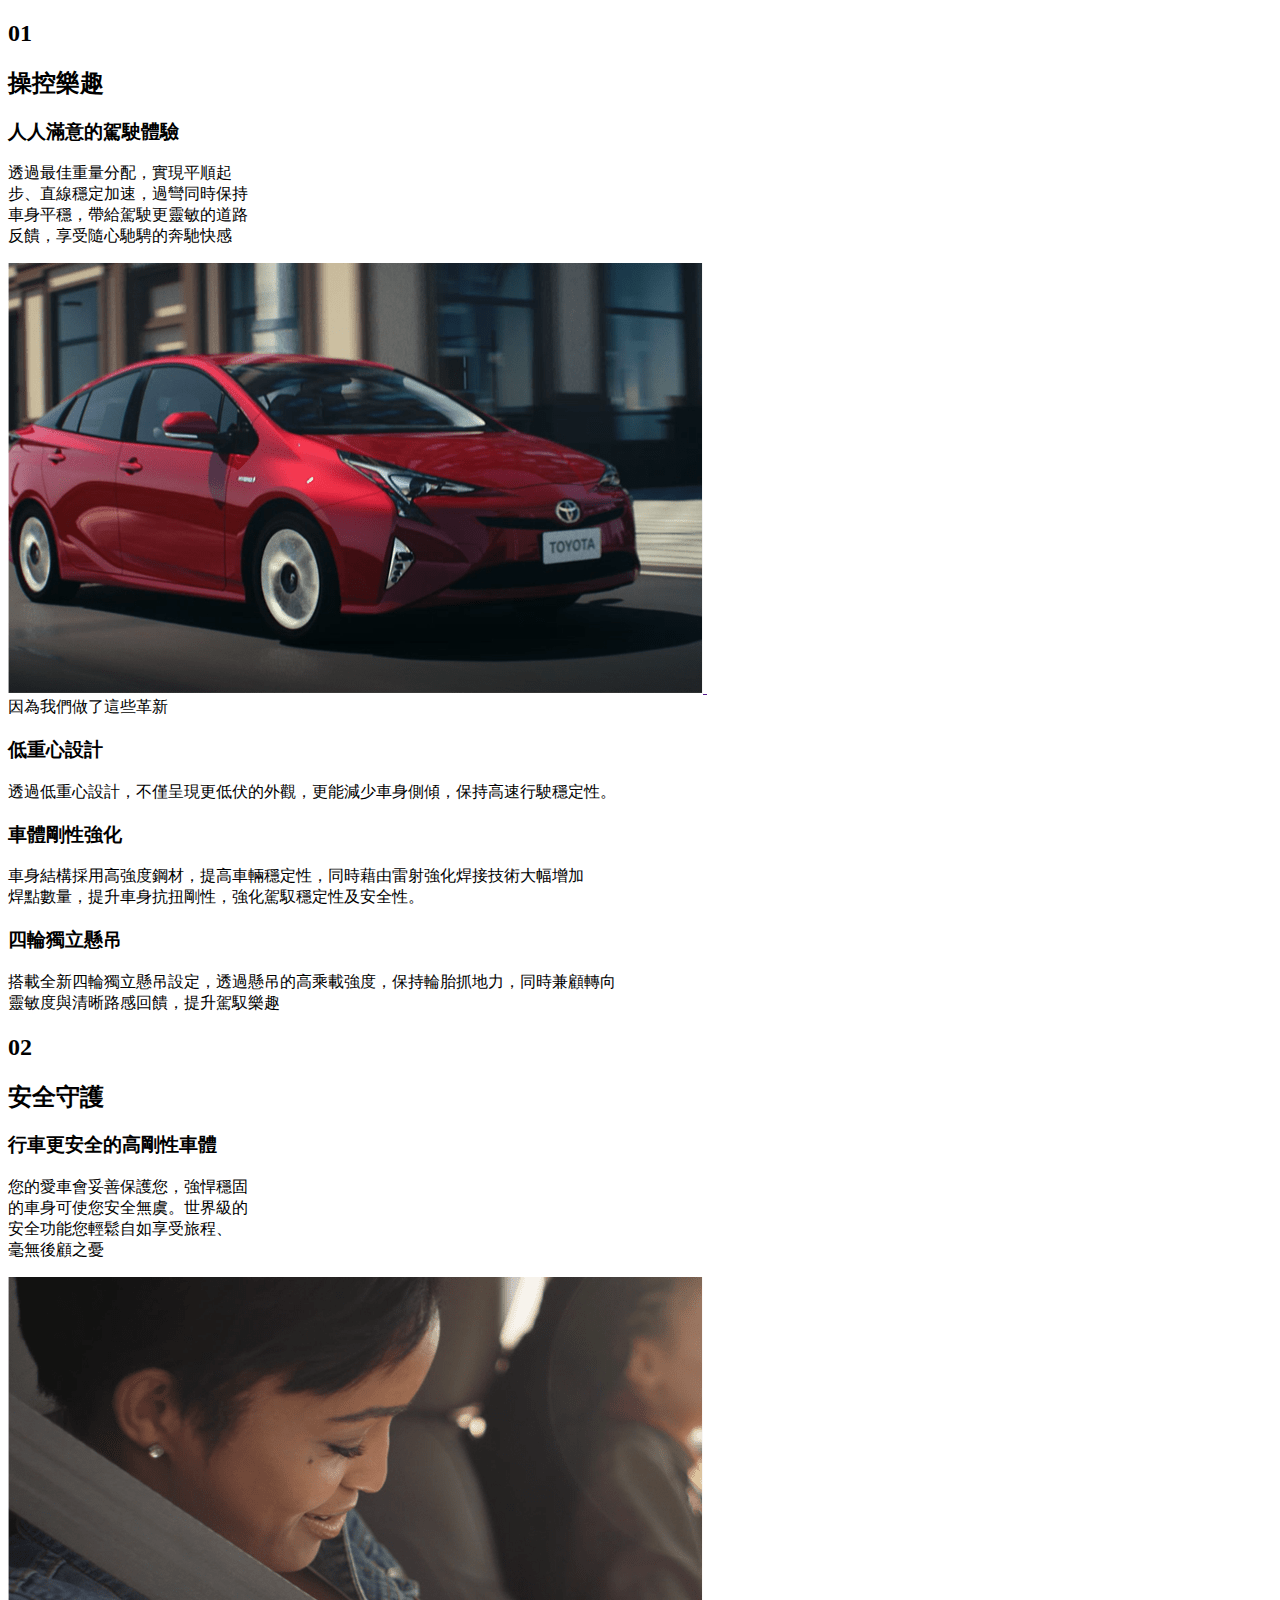
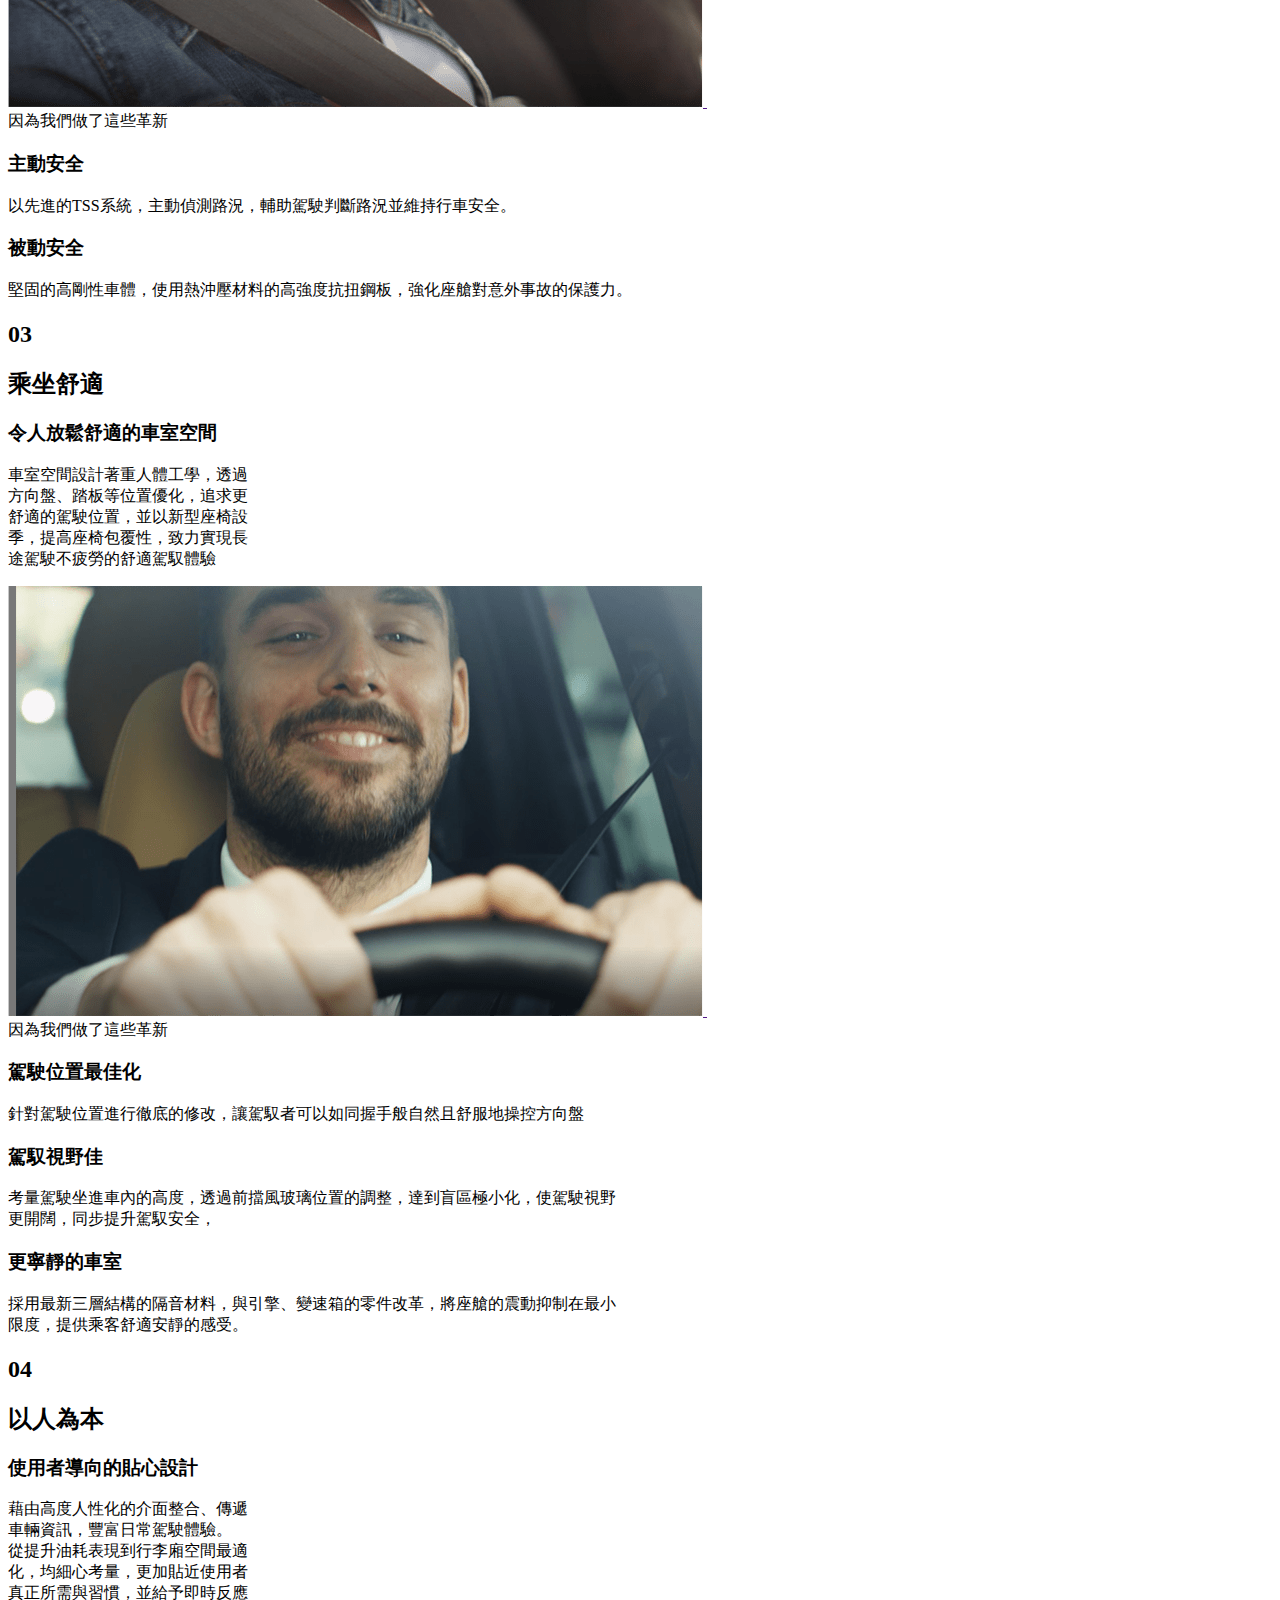
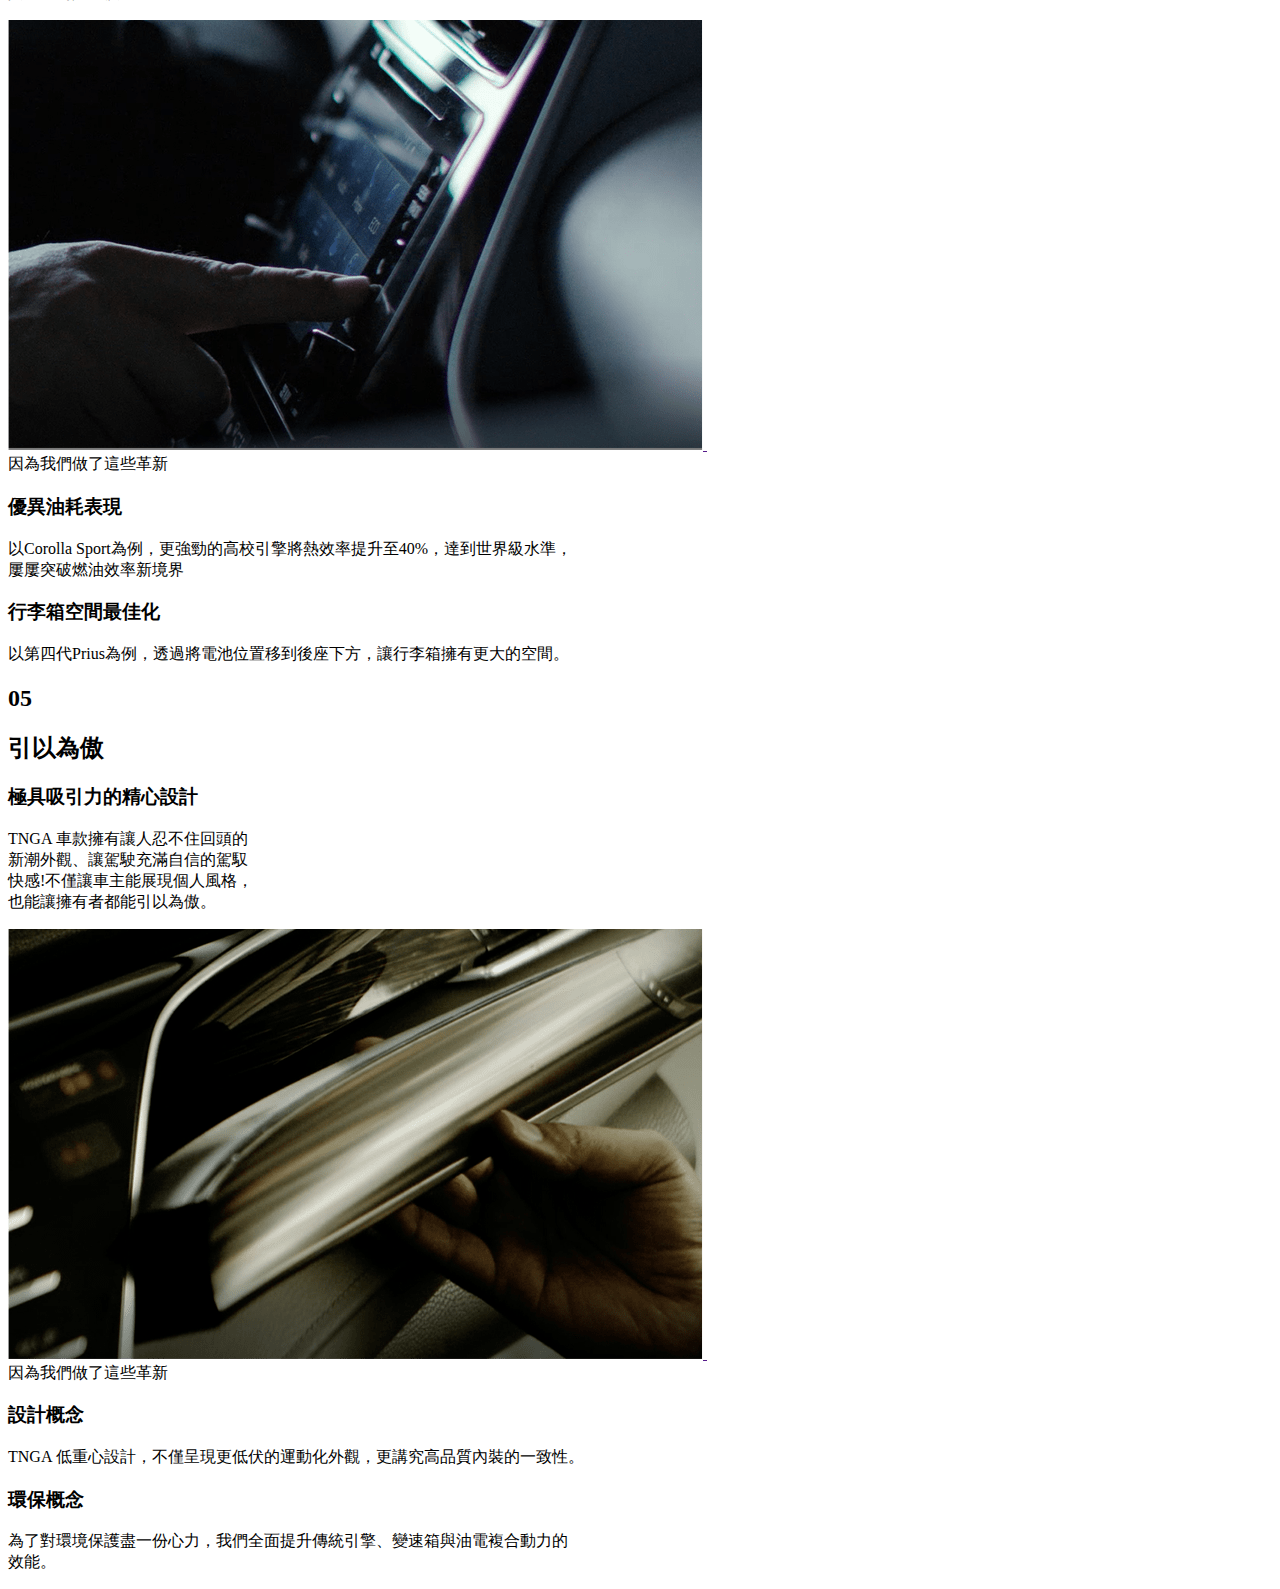
==== HW4_toyotaWebLayOut.html @ ad3a2079 "121345678" ====
<!DOCTYPE html>
<html lang="en">
<head>
    <meta charset="UTF-8">
    <meta name="viewport" content="width=device-width, initial-scale=1.0">
    <title>Document</title>
    <style>

    </style>
</head>

<body>
    <div class="cardlist">
        <div class="card">
            <div class="titlebox">
                <div class="tilte">
                    <h2>01</h2>
                    <h2>操控樂趣</h2>
                </div>
                <div class="text">
                    <h3>人人滿意的駕駛體驗</h3>
                    <p>透過最佳重量分配，實現平順起<br>步、直線穩定加速，過彎同時保持<br>車身平穩，帶給駕駛更靈敏的道路<br>反饋，享受隨心馳騁的奔馳快感</p>
                </div>
            </div>
            <div class="videobox">
                <a href="">
                    <img src="toyota_WebLayout/01.png" alt="">
                    <img src="https://fakeimg.pl/80x36/FF0000/FFF" alt="">
                </a>
            </div>
            <div class="contextbox">
                <div class="headshot">因為我們做了這些革新</div>
                <div class="item">
                    <h3>低重心設計</h3>
                    <p>透過低重心設計，不僅呈現更低伏的外觀，更能減少車身側傾，保持高速行駛穩定性。</p>
                </div>
                <div class="item">
                    <h3>車體剛性強化</h3>
                    <p>車身結構採用高強度鋼材，提高車輛穩定性，同時藉由雷射強化焊接技術大幅增加<br>焊點數量，提升車身抗扭剛性，強化駕馭穩定性及安全性。</p>
                </div>
                <div class="item">
                    <h3>四輪獨立懸吊</h3>
                    <p>搭載全新四輪獨立懸吊設定，透過懸吊的高乘載強度，保持輪胎抓地力，同時兼顧轉向<br>靈敏度與清晰路感回饋，提升駕馭樂趣</p>
                </div>
            </div>
        </div>
        <div class="card">
            <div class="titlebox">
                <div class="tilte">
                    <h2>02</h2>
                    <h2>安全守護</h2>
                </div>
                <div class="text">
                    <h3>行車更安全的高剛性車體</h3>
                    <p>您的愛車會妥善保護您，強悍穩固<br>的車身可使您安全無虞。世界級的<br>安全功能您輕鬆自如享受旅程、<br>毫無後顧之憂</p>
                </div>
            </div>
            <div class="videobox">
                <a href="">
                    <img src="toyota_WebLayout/02.png" alt="">
                    <img src="https://fakeimg.pl/80x36/FF0000/FFF" alt="">
                </a>
            </div>
            <div class="contextbox">
                <div class="headshot">因為我們做了這些革新</div>
                <div class="item">
                    <h3>主動安全</h3>
                    <p>以先進的TSS系統，主動偵測路況，輔助駕駛判斷路況並維持行車安全。</p>
                </div>
                <div class="item">
                    <h3>被動安全</h3>
                    <p>堅固的高剛性車體，使用熱沖壓材料的高強度抗扭鋼板，強化座艙對意外事故的保護力。</p>
                </div>
            </div>
        </div>
        <div class="card">
            <div class="titlebox">
                <div class="tilte">
                    <h2>03</h2>
                    <h2>乘坐舒適</h2>
                </div>
                <div class="text">
                    <h3>令人放鬆舒適的車室空間</h3>
                    <p>車室空間設計著重人體工學，透過<br>方向盤、踏板等位置優化，追求更<br>舒適的駕駛位置，並以新型座椅設<br>季，提高座椅包覆性，致力實現長<br>途駕駛不疲勞的舒適駕馭體驗</p>
                </div>
            </div>
            <div class="videobox">
                <a href="">
                    <img src="toyota_WebLayout/03.png" alt="">
                    <img src="https://fakeimg.pl/80x36/FF0000/FFF" alt="">
                </a>
            </div>
            <div class="contextbox">
                <div class="headshot">因為我們做了這些革新</div>
                <div class="item">
                    <h3>駕駛位置最佳化</h3>
                    <p>針對駕駛位置進行徹底的修改，讓駕馭者可以如同握手般自然且舒服地操控方向盤</p>
                </div>
                <div class="item">
                    <h3>駕馭視野佳</h3>
                    <p>考量駕駛坐進車內的高度，透過前擋風玻璃位置的調整，達到盲區極小化，使駕駛視野<br>更開闊，同步提升駕馭安全，</p>
                </div>
                <div class="item">
                    <h3>更寧靜的車室</h3>
                    <p>採用最新三層結構的隔音材料，與引擎、變速箱的零件改革，將座艙的震動抑制在最小<br>限度，提供乘客舒適安靜的感受。</p>
                </div>
            </div>
        </div>
        <div class="card">
            <div class="titlebox">
                <div class="tilte">
                    <h2>04</h2>
                    <h2>以人為本</h2>
                </div>
                <div class="text">
                    <h3>使用者導向的貼心設計</h3>
                    <p>藉由高度人性化的介面整合、傳遞<br>車輛資訊，豐富日常駕駛體驗。<br>從提升油耗表現到行李廂空間最適<br>化，均細心考量，更加貼近使用者<br>真正所需與習慣，並給予即時反應</p>
                </div>
            </div>
            <div class="videobox">
                <a href="">
                    <img src="toyota_WebLayout/04.png" alt="">
                    <img src="https://fakeimg.pl/80x36/FF0000/FFF" alt="">
                </a>
            </div>
            <div class="contextbox">
                <div class="headshot">因為我們做了這些革新</div>
                <div class="item">
                    <h3>優異油耗表現</h3>
                    <p>以Corolla Sport為例，更強勁的高校引擎將熱效率提升至40%，達到世界級水準，<br>屢屢突破燃油效率新境界</p>
                </div>
                <div class="item">
                    <h3>行李箱空間最佳化</h3>
                    <p>以第四代Prius為例，透過將電池位置移到後座下方，讓行李箱擁有更大的空間。</p>
                </div>
            </div>
        </div>
        <div class="card">
            <div class="titlebox">
                <div class="tilte">
                    <h2>05</h2>
                    <h2>引以為傲</h2>
                </div>
                <div class="text">
                    <h3>極具吸引力的精心設計</h3>
                    <p>TNGA 車款擁有讓人忍不住回頭的<br>新潮外觀、讓駕駛充滿自信的駕馭<br>快感!不僅讓車主能展現個人風格，<br>也能讓擁有者都能引以為傲。</p>
                </div>
            </div>
            <div class="videobox">
                <a href="">
                    <img src="toyota_WebLayout/05.png" alt="">
                    <img src="https://fakeimg.pl/80x36/FF0000/FFF" alt="">
                </a>
            </div>
            <div class="contextbox">
                <div class="headshot">因為我們做了這些革新</div>
                <div class="item">
                    <h3>設計概念</h3>
                    <p>TNGA 低重心設計，不僅呈現更低伏的運動化外觀，更講究高品質內裝的一致性。</p>
                </div>
                <div class="item">
                    <h3>環保概念</h3>
                    <p>為了對環境保護盡一份心力，我們全面提升傳統引擎、變速箱與油電複合動力的<br>效能。</p>
                </div>
            </div>
        </div>
    </div>
   
        
</body>
</html>
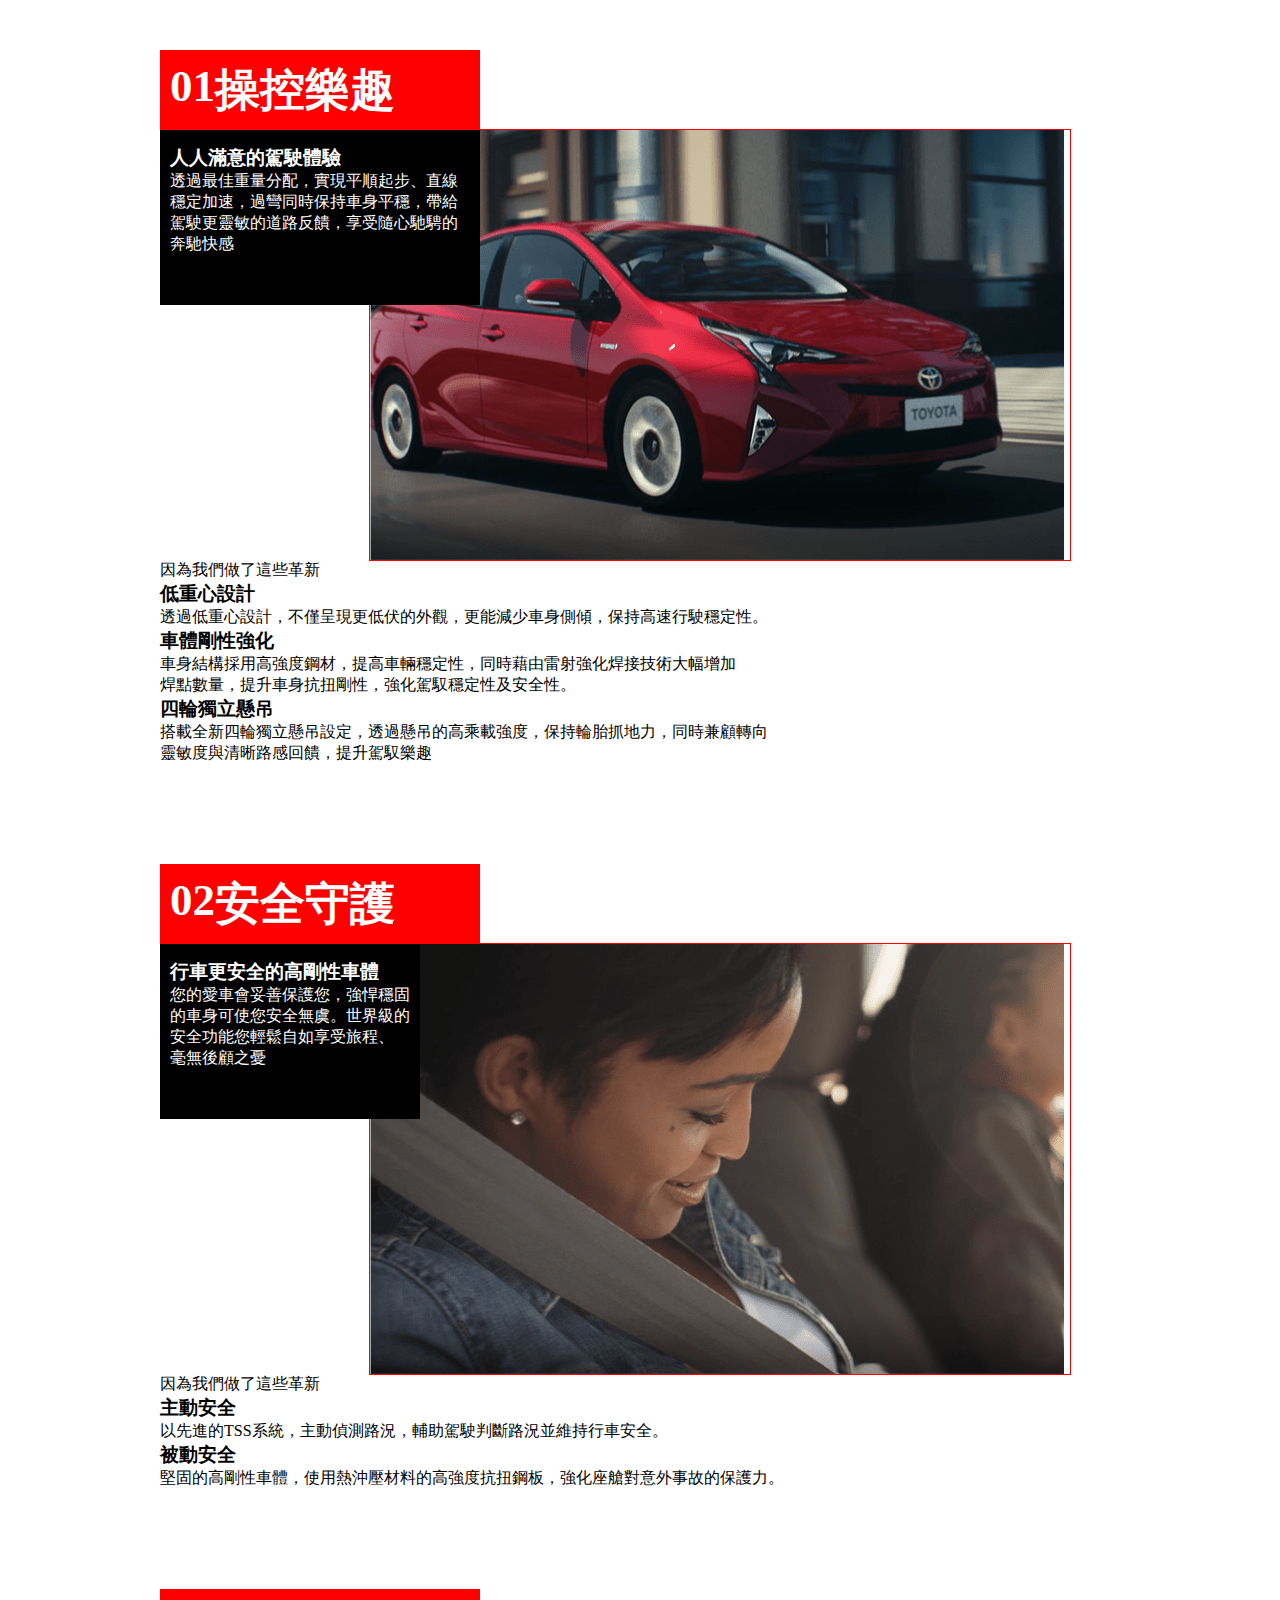
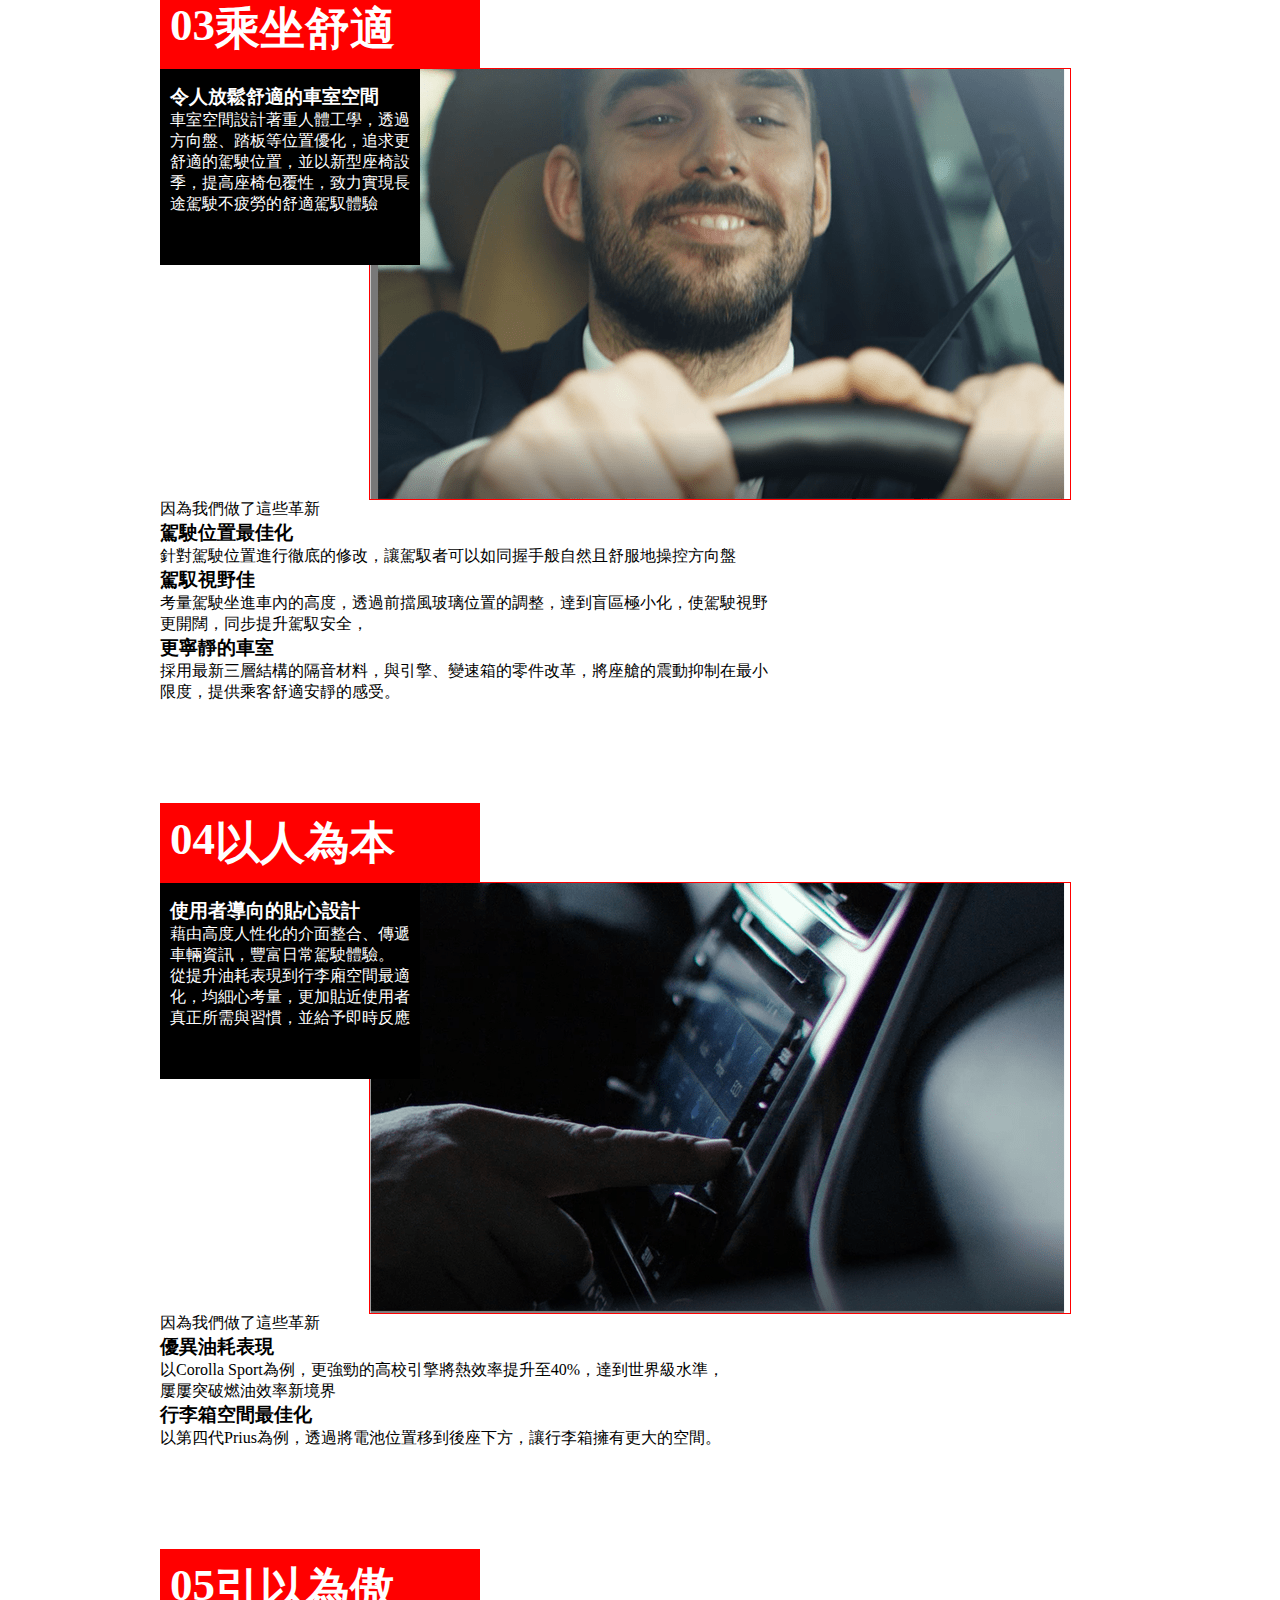
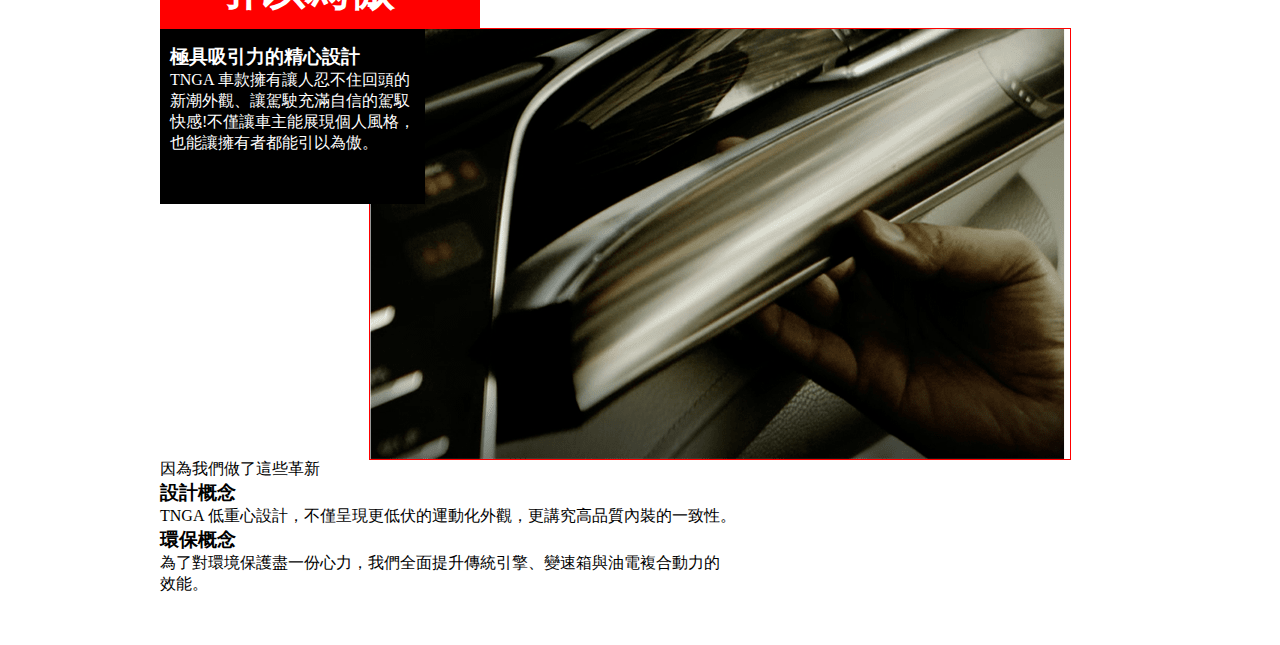
==== commit 46f67e48: "commit all" ====
--- a/HW4_toyotaWebLayOut.html
+++ b/HW4_toyotaWebLayOut.html
@@ -5,6 +5,55 @@
     <meta name="viewport" content="width=device-width, initial-scale=1.0">
     <title>Document</title>
     <style>
+        *{
+            margin: 0;padding: 0;list-style: none;
+        }
+        .card {
+            width: 960px;
+            padding: 50px 0;
+            margin: auto;
+        }
+        .card .titlebox {
+            width: 320px;
+            color: #fff;
+            position: relative;
+        }
+        .card .titlebox .title {
+            font-size: 30px;
+            background-color: #f00;
+            padding: 10px;
+            display: flex;
+        }
+        .card .titlebox .text {
+            background-color: #000;
+            position: absolute;
+            padding: 10px;
+            vertical-align: middle;
+            padding-top: 15px;
+            text-align: left;
+            padding-bottom: 50px;
+        } 
+        
+        .card .videobox {
+            width: 700px;
+            margin-left: auto;
+            margin-right: 50px;
+            outline: 1px solid #f00;
+        }
+        .card .videobox a {
+            display: flex;
+            align-items: center;
+        }
+        .card .videobox img:first-child {
+            vertical-align: middle;
+            margin-right: -60px;
+        }
+        .card .videobox img:last-child {
+            vertical-align: middle;
+        }
+        .card .videobox img {
+            vertical-align: middle;
+        }
 
     </style>
 </head>
@@ -13,13 +62,13 @@
     <div class="cardlist">
         <div class="card">
             <div class="titlebox">
-                <div class="tilte">
+                <div class="title">
                     <h2>01</h2>
                     <h2>操控樂趣</h2>
                 </div>
                 <div class="text">
                     <h3>人人滿意的駕駛體驗</h3>
-                    <p>透過最佳重量分配，實現平順起<br>步、直線穩定加速，過彎同時保持<br>車身平穩，帶給駕駛更靈敏的道路<br>反饋，享受隨心馳騁的奔馳快感</p>
+                    <p>透過最佳重量分配，實現平順起步、直線穩定加速，過彎同時保持車身平穩，帶給駕駛更靈敏的道路反饋，享受隨心馳騁的奔馳快感</p>
                 </div>
             </div>
             <div class="videobox">
@@ -46,7 +95,7 @@
         </div>
         <div class="card">
             <div class="titlebox">
-                <div class="tilte">
+                <div class="title">
                     <h2>02</h2>
                     <h2>安全守護</h2>
                 </div>
@@ -75,7 +124,7 @@
         </div>
         <div class="card">
             <div class="titlebox">
-                <div class="tilte">
+                <div class="title">
                     <h2>03</h2>
                     <h2>乘坐舒適</h2>
                 </div>
@@ -108,7 +157,7 @@
         </div>
         <div class="card">
             <div class="titlebox">
-                <div class="tilte">
+                <div class="title">
                     <h2>04</h2>
                     <h2>以人為本</h2>
                 </div>
@@ -137,7 +186,7 @@
         </div>
         <div class="card">
             <div class="titlebox">
-                <div class="tilte">
+                <div class="title">
                     <h2>05</h2>
                     <h2>引以為傲</h2>
                 </div>
